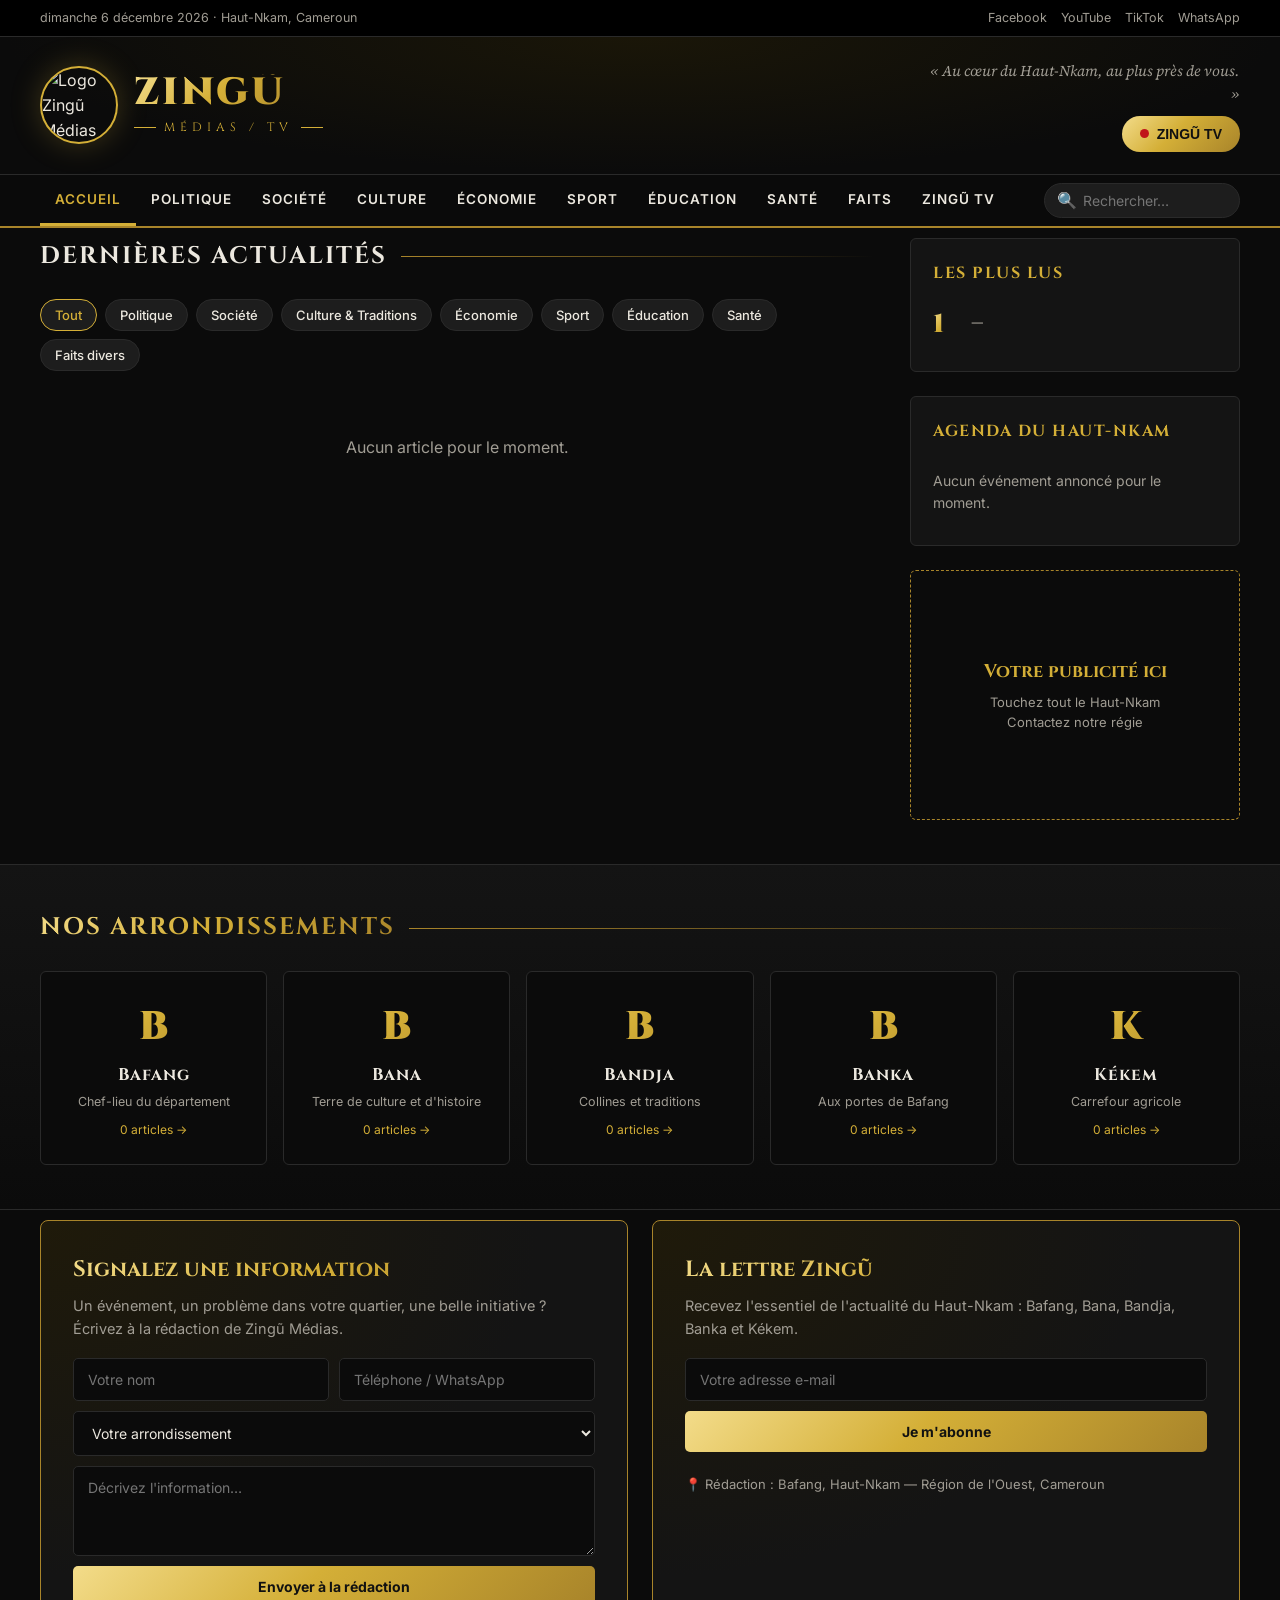
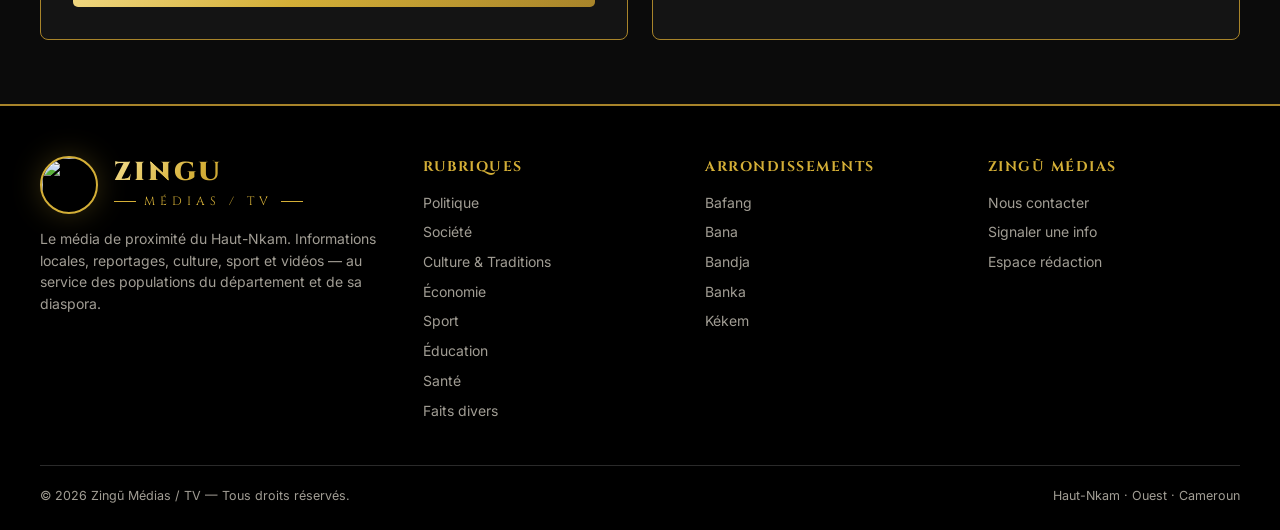
==== index.html @ 109c16f4 "Add files via upload" ====
<!DOCTYPE html>
<html lang="fr">
<head>
<meta charset="UTF-8">
<meta name="viewport" content="width=device-width, initial-scale=1">
<title>Zingũ Médias — L'actualité du Haut-Nkam</title>
<meta name="description" content="Zingũ Médias / TV : toute l'actualité locale du Haut-Nkam — Bafang, Bana, Bandja, Banka, Kékem.">
<meta property="og:title" content="Zingũ Médias — L'actualité du Haut-Nkam">
<meta property="og:description" content="Informations locales, reportages, culture, sport et vidéos du Haut-Nkam.">
<meta property="og:image" content="/images/logo.jpg">
<link rel="icon" href="/images/logo.jpg">
<link rel="preconnect" href="https://fonts.googleapis.com">
<link href="https://fonts.googleapis.com/css2?family=Cinzel:wght@500;700;900&family=Source+Serif+4:opsz,wght@8..60,400;8..60,600;8..60,700&family=Inter:wght@400;500;600;700&display=swap" rel="stylesheet">
<style>
:root{
  --noir:#0b0b0b; --noir2:#141414; --noir3:#1d1d1d; --ligne:#2a2a2a;
  --or:#d4af37; --or-clair:#f0d47a; --or-fonce:#a8842a;
  --texte:#ece8df; --gris:#a19d94;
  --grad: linear-gradient(135deg,#f3dc8a 0%,#d4af37 45%,#a8842a 100%);
}
*{box-sizing:border-box;margin:0;padding:0}
html{scroll-behavior:smooth}
body{background:var(--noir);color:var(--texte);font-family:'Inter',sans-serif;line-height:1.55}
a{color:inherit;text-decoration:none}
.wrap{max-width:1240px;margin:0 auto;padding:0 20px}
.or-txt{background:var(--grad);-webkit-background-clip:text;background-clip:text;color:transparent}

/* barre du haut */
.topbar{background:#000;border-bottom:1px solid var(--ligne);font-size:12.5px;color:var(--gris)}
.topbar .wrap{display:flex;justify-content:space-between;align-items:center;height:36px;gap:12px}
.topbar .soc{display:flex;gap:14px}
.topbar .soc a:hover{color:var(--or)}

/* en-tête */
header.masthead{background:radial-gradient(ellipse at top,#1a1608 0%,var(--noir) 70%);border-bottom:1px solid var(--ligne)}
.masthead .wrap{display:flex;align-items:center;justify-content:space-between;padding-top:22px;padding-bottom:22px;gap:20px}
.brand{display:flex;align-items:center;gap:16px}
.brand img{width:78px;height:78px;border-radius:50%;object-fit:cover;border:2px solid var(--or);box-shadow:0 0 30px rgba(212,175,55,.25)}
.brand h1{font-family:'Cinzel',serif;font-weight:900;font-size:38px;letter-spacing:3px;line-height:1}
.brand .sub{font-family:'Cinzel',serif;font-size:12px;letter-spacing:5px;color:var(--or);margin-top:6px;display:flex;align-items:center;gap:8px}
.brand .sub::before,.brand .sub::after{content:"";width:22px;height:1px;background:var(--or)}
.slogan{font-family:'Source Serif 4',serif;font-style:italic;color:var(--gris);text-align:right;max-width:320px;font-size:15px}
.btn-live{display:inline-flex;align-items:center;gap:8px;background:var(--grad);color:#111;font-weight:700;padding:10px 18px;border-radius:999px;font-size:14px;border:none;cursor:pointer;margin-top:10px}
.dot{width:9px;height:9px;border-radius:50%;background:#c0141a;box-shadow:0 0 0 0 rgba(192,20,26,.7);animation:pulse 1.6s infinite}
@keyframes pulse{70%{box-shadow:0 0 0 9px rgba(192,20,26,0)}100%{box-shadow:0 0 0 0 rgba(192,20,26,0)}}

/* navigation */
nav.main{position:sticky;top:0;z-index:50;background:rgba(11,11,11,.96);backdrop-filter:blur(8px);border-bottom:2px solid var(--or-fonce)}
nav.main .wrap{display:flex;align-items:center;justify-content:space-between}
nav.main ul{list-style:none;display:flex;overflow-x:auto;scrollbar-width:none}
nav.main ul::-webkit-scrollbar{display:none}
nav.main li button{background:none;border:none;color:var(--texte);font:600 13.5px 'Inter';text-transform:uppercase;letter-spacing:1px;padding:16px 15px;cursor:pointer;white-space:nowrap;border-bottom:3px solid transparent}
nav.main li button:hover{color:var(--or)}
nav.main li button.actif{color:var(--or);border-bottom-color:var(--or)}
.search{display:flex;align-items:center;background:var(--noir3);border:1px solid var(--ligne);border-radius:999px;padding:0 12px;margin-left:12px}
.search input{background:none;border:none;color:var(--texte);padding:8px 6px;width:150px;outline:none;font:14px 'Inter'}

/* bandeau dernière minute */
.ticker{background:var(--noir2);border-bottom:1px solid var(--ligne);overflow:hidden}
.ticker .wrap{display:flex;align-items:center;height:42px}
.ticker .lab{background:#c0141a;color:#fff;font-weight:700;font-size:12px;letter-spacing:1px;padding:5px 12px;text-transform:uppercase;flex-shrink:0;border-radius:3px}
.ticker .piste{overflow:hidden;flex:1;margin-left:14px;mask-image:linear-gradient(90deg,transparent,#000 4%,#000 96%,transparent)}
.ticker .defile{display:inline-flex;gap:50px;white-space:nowrap;animation:defile 45s linear infinite;font-size:14px}
.ticker .defile span::before{content:"◆";color:var(--or);margin-right:10px;font-size:10px}
@keyframes defile{from{transform:translateX(0)}to{transform:translateX(-50%)}}

/* visuels d'illustration (sans photo) */
.visuel{position:relative;overflow:hidden;background:var(--noir3);display:flex;align-items:center;justify-content:center}
.visuel svg{position:absolute;inset:0;width:100%;height:100%;display:block}
.carte:hover .visuel svg,.mini:hover .visuel svg,.une-principale:hover .visuel svg{transform:scale(1.04)}
.visuel svg{transition:transform .5s ease}
.visuel .ico{position:relative;z-index:1;font-size:46px;opacity:.85;filter:drop-shadow(0 4px 12px rgba(0,0,0,.5))}
.visuel .z{position:absolute;right:12px;bottom:6px;z-index:1;font-family:'Cinzel',serif;font-weight:900;font-size:60px;color:rgba(212,175,55,.12)}

.tag{display:inline-block;font-size:11px;font-weight:700;letter-spacing:1.2px;text-transform:uppercase;color:var(--or);margin-bottom:8px}
.tag.sur{position:absolute;top:14px;left:14px;z-index:2;background:rgba(0,0,0,.75);padding:5px 10px;border:1px solid var(--or-fonce);border-radius:3px;margin:0}
.meta{font-size:12.5px;color:var(--gris);display:flex;gap:12px;flex-wrap:wrap}
.meta b{color:var(--texte);font-weight:600}

/* À la une */
section{padding:44px 0}
.titre-sec{display:flex;align-items:center;gap:14px;margin-bottom:24px}
.titre-sec h2{font-family:'Cinzel',serif;font-size:24px;letter-spacing:2px;white-space:nowrap}
.titre-sec .barre{flex:1;height:1px;background:linear-gradient(90deg,var(--or-fonce),transparent)}
.une{display:grid;grid-template-columns:1.6fr 1fr;gap:24px}
.une-principale{cursor:pointer;position:relative;border-radius:6px;overflow:hidden;min-height:440px;display:flex;flex-direction:column;justify-content:flex-end}
.une-principale .visuel{position:absolute;inset:0}
.une-principale .visuel .ico{font-size:110px;margin-bottom:120px}
.une-principale .contenu{position:relative;z-index:2;padding:28px;background:linear-gradient(transparent,rgba(0,0,0,.92) 35%)}
.une-principale h3{font-family:'Source Serif 4',serif;font-size:32px;line-height:1.18;margin-bottom:10px}
.une-principale:hover h3{color:var(--or-clair)}
.une-principale p{color:#cfcabe;margin-bottom:12px;max-width:620px}
.une-cote{display:flex;flex-direction:column;gap:18px}
.mini{display:grid;grid-template-columns:130px 1fr;gap:14px;cursor:pointer;padding-bottom:18px;border-bottom:1px solid var(--ligne)}
.mini:last-child{border-bottom:none}
.mini .visuel{height:95px;border-radius:4px}
.mini .visuel .ico{font-size:30px}
.mini h4{font-family:'Source Serif 4',serif;font-size:17px;line-height:1.3;margin-bottom:6px}
.mini:hover h4{color:var(--or-clair)}

/* grille d'articles */
.filtres{display:flex;gap:8px;flex-wrap:wrap;margin-bottom:24px}
.filtres button{background:var(--noir3);border:1px solid var(--ligne);color:var(--texte);padding:7px 14px;border-radius:999px;font:500 13px 'Inter';cursor:pointer}
.filtres button.actif,.filtres button:hover{border-color:var(--or);color:var(--or)}
.grille{display:grid;grid-template-columns:repeat(3,1fr);gap:26px}
.carte{background:var(--noir2);border:1px solid var(--ligne);border-radius:6px;overflow:hidden;cursor:pointer;transition:transform .2s,border-color .2s;display:flex;flex-direction:column}
.carte:hover{transform:translateY(-4px);border-color:var(--or-fonce)}
.carte .visuel{height:180px}
.carte .corps{padding:18px;display:flex;flex-direction:column;flex:1}
.carte h3{font-family:'Source Serif 4',serif;font-size:19px;line-height:1.3;margin-bottom:8px}
.carte:hover h3{color:var(--or-clair)}
.carte p{color:var(--gris);font-size:14px;margin-bottom:14px;flex:1}
.vide{grid-column:1/-1;text-align:center;color:var(--gris);padding:40px}
.plus{display:block;margin:30px auto 0;background:none;border:1px solid var(--or);color:var(--or);padding:11px 26px;border-radius:999px;font:600 14px 'Inter';cursor:pointer}
.plus:hover{background:var(--or);color:#111}

/* mise en page avec barre latérale */
.deux-col{display:grid;grid-template-columns:1fr 330px;gap:36px}
aside .bloc{background:var(--noir2);border:1px solid var(--ligne);border-radius:6px;padding:22px;margin-bottom:24px}
aside h3{font-family:'Cinzel',serif;font-size:16px;letter-spacing:1.5px;margin-bottom:16px;color:var(--or)}
.lus ol{list-style:none;counter-reset:n}
.lus li{counter-increment:n;display:flex;gap:14px;padding:11px 0;border-bottom:1px solid var(--ligne);cursor:pointer;font-family:'Source Serif 4',serif;font-size:15.5px;line-height:1.35}
.lus li:last-child{border:none}
.lus li::before{content:counter(n);font-family:'Cinzel',serif;font-weight:900;font-size:26px;line-height:1;min-width:24px}
.lus li::before{background:var(--grad);-webkit-background-clip:text;background-clip:text;color:transparent}
.lus li:hover{color:var(--or-clair)}
.agenda li{list-style:none;display:flex;gap:14px;padding:10px 0;border-bottom:1px solid var(--ligne)}
.agenda li:last-child{border:none}
.agenda .date{background:var(--grad);color:#111;border-radius:4px;text-align:center;min-width:52px;padding:5px 0;font-weight:700;line-height:1.1}
.agenda .date small{display:block;font-size:10px;text-transform:uppercase}
.agenda .date big{font-size:20px}
.agenda .ev{font-size:14px}
.agenda .ev span{display:block;color:var(--gris);font-size:12.5px}
.pub{height:250px;border:1px dashed var(--or-fonce);border-radius:6px;display:flex;flex-direction:column;align-items:center;justify-content:center;color:var(--gris);font-size:13px;text-align:center;gap:6px}
.pub b{font-family:'Cinzel',serif;color:var(--or);font-size:18px}

/* arrondissements */
.arr{background:linear-gradient(180deg,var(--noir2),var(--noir));border-top:1px solid var(--ligne);border-bottom:1px solid var(--ligne)}
.arr-grille{display:grid;grid-template-columns:repeat(5,1fr);gap:16px}
.arr-carte{background:var(--noir);border:1px solid var(--ligne);border-radius:6px;padding:24px 18px;text-align:center;cursor:pointer;transition:.2s;position:relative;overflow:hidden}
.arr-carte::before{content:"";position:absolute;left:0;right:0;top:0;height:3px;background:var(--grad);transform:scaleX(0);transition:.3s}
.arr-carte:hover{border-color:var(--or-fonce)}
.arr-carte:hover::before{transform:scaleX(1)}
.arr-carte .ini{font-family:'Cinzel',serif;font-size:40px;font-weight:900}
.arr-carte h4{font-family:'Cinzel',serif;font-size:17px;letter-spacing:1px;margin:4px 0}
.arr-carte p{font-size:12.5px;color:var(--gris)}
.arr-carte .nb{margin-top:10px;font-size:12px;color:var(--or)}

/* TV */
.tv-grille{display:grid;grid-template-columns:2fr 1fr 1fr;gap:20px}
.video{position:relative;border-radius:6px;overflow:hidden;cursor:pointer;aspect-ratio:16/10}
.video .visuel{position:absolute;inset:0}
.video .play{position:absolute;inset:0;margin:auto;width:62px;height:62px;border-radius:50%;background:var(--grad);display:flex;align-items:center;justify-content:center;z-index:2;box-shadow:0 6px 24px rgba(0,0,0,.6);transition:.2s}
.video:hover .play{transform:scale(1.1)}
.video .play::after{content:"";border-left:18px solid #111;border-top:11px solid transparent;border-bottom:11px solid transparent;margin-left:5px}
.video .leg{position:absolute;left:0;right:0;bottom:0;z-index:2;padding:16px;background:linear-gradient(transparent,rgba(0,0,0,.9))}
.video .leg h4{font-family:'Source Serif 4',serif;font-size:16px;line-height:1.3}
.video.grand .leg h4{font-size:22px}
.video .duree{position:absolute;top:12px;right:12px;z-index:2;background:rgba(0,0,0,.8);font-size:12px;padding:3px 8px;border-radius:3px}
.tv-grille .video.grand{grid-row:span 2;aspect-ratio:auto}

/* signaler / newsletter */
.cta{display:grid;grid-template-columns:1fr 1fr;gap:24px}
.cta .box{border:1px solid var(--or-fonce);border-radius:8px;padding:32px;background:radial-gradient(ellipse at top left,#1f1a0a,var(--noir2) 60%)}
.cta h3{font-family:'Cinzel',serif;font-size:22px;margin-bottom:8px}
.cta p{color:var(--gris);margin-bottom:18px;font-size:14.5px}
.cta form{display:flex;flex-direction:column;gap:10px}
.cta input,.cta textarea,.cta select{background:var(--noir);border:1px solid var(--ligne);color:var(--texte);padding:12px 14px;border-radius:5px;font:14px 'Inter';outline:none}
.cta input:focus,.cta textarea:focus,.cta select:focus{border-color:var(--or)}
.cta textarea{min-height:90px;resize:vertical}
.cta .ligne{display:flex;gap:10px}
.cta .ligne input{flex:1}
.cta button{background:var(--grad);color:#111;border:none;padding:12px 20px;border-radius:5px;font:700 14px 'Inter';cursor:pointer}
.ok{display:none;color:var(--or-clair);font-size:14px;margin-top:6px}

/* pied de page */
footer{background:#000;border-top:2px solid var(--or-fonce);padding:50px 0 24px;margin-top:20px}
.pied{display:grid;grid-template-columns:1.4fr 1fr 1fr 1fr;gap:30px;margin-bottom:36px}
.pied h5{font-family:'Cinzel',serif;color:var(--or);font-size:14px;letter-spacing:1.5px;margin-bottom:14px}
.pied ul{list-style:none}
.pied li{margin-bottom:8px;font-size:14px;color:var(--gris);cursor:pointer}
.pied li:hover{color:var(--or)}
.pied .brand img{width:58px;height:58px}
.pied .brand h1{font-size:26px}
.pied p{color:var(--gris);font-size:14px;margin-top:14px}
.copy{border-top:1px solid var(--ligne);padding-top:20px;display:flex;justify-content:space-between;font-size:12.5px;color:var(--gris);flex-wrap:wrap;gap:10px}

/* lecteur d'article */
.modal{position:fixed;inset:0;background:rgba(0,0,0,.85);z-index:100;display:none;overflow-y:auto;padding:30px 16px}
.modal.ouvert{display:block}
.article{max-width:760px;margin:0 auto;background:var(--noir2);border:1px solid var(--ligne);border-radius:8px;overflow:hidden;position:relative}
.article .visuel{height:300px}
.article .visuel .ico{font-size:90px}
.article .txt{padding:34px 40px 40px}
.article h2{font-family:'Source Serif 4',serif;font-size:34px;line-height:1.18;margin:6px 0 14px}
.article .chapo{font-family:'Source Serif 4',serif;font-size:19px;color:#d8d3c7;margin:20px 0;padding-left:16px;border-left:3px solid var(--or)}
.article .txt p.c{font-family:'Source Serif 4',serif;font-size:17.5px;line-height:1.75;margin-bottom:18px;color:#e2ddd2}
.fermer{position:absolute;top:14px;right:14px;z-index:5;width:40px;height:40px;border-radius:50%;background:rgba(0,0,0,.75);border:1px solid var(--or-fonce);color:var(--or);font-size:22px;cursor:pointer}
.partage{display:flex;gap:10px;margin-top:26px;padding-top:20px;border-top:1px solid var(--ligne);align-items:center;flex-wrap:wrap}
.partage button{background:var(--noir3);border:1px solid var(--ligne);color:var(--texte);padding:8px 14px;border-radius:999px;font:500 13px 'Inter';cursor:pointer}
.partage button:hover{border-color:var(--or);color:var(--or)}

@media (max-width:980px){
  .une,.deux-col,.cta{grid-template-columns:1fr}
  .grille{grid-template-columns:repeat(2,1fr)}
  .arr-grille{grid-template-columns:repeat(3,1fr)}
  .tv-grille{grid-template-columns:1fr 1fr}
  .tv-grille .video.grand{grid-column:span 2;grid-row:auto;aspect-ratio:16/9}
  .pied{grid-template-columns:1fr 1fr}
  .slogan{display:none}
  .search{display:none}
}
@media (max-width:600px){
  .brand h1{font-size:28px}.brand img{width:60px;height:60px}
  .grille{grid-template-columns:1fr}
  .arr-grille{grid-template-columns:repeat(2,1fr)}
  .une-principale h3{font-size:24px}
  .une-principale{min-height:380px}
  .article .txt{padding:24px 20px}
  .article h2{font-size:26px}
  .topbar .soc{display:none}
  .masthead .btn-live{display:none}
  .pied{grid-template-columns:1fr}
}
</style>

<style>
.visuel img.photo{position:absolute;inset:0;width:100%;height:100%;object-fit:cover;z-index:1;transition:transform .5s ease}
.carte:hover .visuel img.photo,.mini:hover .visuel img.photo,.une-principale:hover .visuel img.photo{transform:scale(1.04)}
.corps-art{font-family:'Source Serif 4',serif;font-size:17.5px;line-height:1.75;color:#e2ddd2}
.corps-art p{margin-bottom:18px}
.corps-art h3{font-size:23px;margin:28px 0 12px;color:var(--or-clair)}
.corps-art h4{font-size:19px;margin:22px 0 10px}
.corps-art blockquote{border-left:3px solid var(--or);padding:4px 0 4px 18px;margin:20px 0;font-style:italic;color:#d8d3c7}
.corps-art ul,.corps-art ol{margin:0 0 18px 24px}
.corps-art li{margin-bottom:6px}
.corps-art a{color:var(--or-clair);text-decoration:underline}
.corps-art figure{margin:24px 0}
.corps-art img{max-width:100%;border-radius:4px;display:block}
.legende{font-size:12.5px;color:var(--gris);padding:8px 40px 0;font-style:italic}
.chargement{grid-column:1/-1;text-align:center;color:var(--gris);padding:60px}
.erreur{color:#e5a3a3}
a.video{display:block}
</style>
<script src="https://identity.netlify.com/v1/netlify-identity-widget.js"></script>
</head>
<body>
<svg width="0" height="0" style="position:absolute" aria-hidden="true"><defs>
  <linearGradient id="cielA" x1="0" y1="0" x2="0" y2="1"><stop offset="0" stop-color="#140e05"/><stop offset=".55" stop-color="#6a4a14"/><stop offset="1" stop-color="#e8bd4f"/></linearGradient>
  <linearGradient id="cielB" x1="0" y1="0" x2="0" y2="1"><stop offset="0" stop-color="#0f1116"/><stop offset=".5" stop-color="#4a3c1c"/><stop offset="1" stop-color="#dcae42"/></linearGradient>
  <radialGradient id="soleil"><stop offset="0" stop-color="#fff6d2"/><stop offset=".6" stop-color="#f3d06a"/><stop offset="1" stop-color="#d4af37"/></radialGradient>
  <radialGradient id="halo"><stop offset="0" stop-color="#f3d06a" stop-opacity=".45"/><stop offset="1" stop-color="#f3d06a" stop-opacity="0"/></radialGradient>
</defs></svg>

<div class="topbar"><div class="wrap">
  <span id="date-jour">Haut-Nkam, Cameroun</span>
  <div class="soc">
    <a id="l-facebook" href="https://www.facebook.com" target="_blank" rel="noopener">Facebook</a>
    <a id="l-youtube" href="https://www.youtube.com" target="_blank" rel="noopener">YouTube</a>
    <a id="l-tiktok" href="https://www.tiktok.com" target="_blank" rel="noopener">TikTok</a>
    <a id="l-whatsapp" href="https://www.whatsapp.com" target="_blank" rel="noopener">WhatsApp</a>
  </div>
</div></div>

<header class="masthead"><div class="wrap">
  <a class="brand" href="#" onclick="allerA('tout');window.scrollTo(0,0);return false;">
    <img src="/images/logo.jpg" alt="Logo Zingũ Médias">
    <div><h1 class="or-txt">ZINGŨ</h1><div class="sub">MÉDIAS / TV</div></div>
  </a>
  <div style="text-align:right">
    <p class="slogan" id="slogan">« Au cœur du Haut-Nkam, au plus près de vous. »</p>
    <button class="btn-live" onclick="document.getElementById('tv').scrollIntoView()"><span class="dot"></span> ZINGŨ TV</button>
  </div>
</div></header>

<nav class="main"><div class="wrap">
  <ul id="menu"></ul>
  <label class="search">🔍<input id="recherche" type="search" placeholder="Rechercher…"></label>
</div></nav>

<div class="ticker" id="ticker"><div class="wrap">
  <span class="lab">Dernière minute</span>
  <div class="piste"><div class="defile" id="defile"></div></div>
</div></div>

<main>
  <section id="une"><div class="wrap">
    <div class="titre-sec"><h2 class="or-txt">À LA UNE</h2><div class="barre"></div></div>
    <div class="une">
      <article class="une-principale" id="une-principale"></article>
      <div class="une-cote" id="une-cote"></div>
    </div>
  </div></section>

  <section id="actus" style="padding-top:10px"><div class="wrap deux-col">
    <div>
      <div class="titre-sec"><h2 id="titre-liste">DERNIÈRES ACTUALITÉS</h2><div class="barre"></div></div>
      <div class="filtres" id="filtres"></div>
      <div class="grille" id="grille"><div class="chargement">Chargement des articles…</div></div>
      <button class="plus" id="plus" style="display:none">Charger plus d'articles</button>
    </div>
    <aside>
      <div class="bloc lus"><h3>LES PLUS LUS</h3><ol id="lus"></ol></div>
      <div class="bloc agenda"><h3>AGENDA DU HAUT-NKAM</h3><ul id="agenda"></ul></div>
      <div class="pub"><b>Votre publicité ici</b>Touchez tout le Haut-Nkam<br>Contactez notre régie</div>
    </aside>
  </div></section>

  <section class="arr" id="arrondissements"><div class="wrap">
    <div class="titre-sec"><h2 class="or-txt">NOS ARRONDISSEMENTS</h2><div class="barre"></div></div>
    <div class="arr-grille" id="arr-grille"></div>
  </div></section>

  <section id="tv"><div class="wrap">
    <div class="titre-sec"><h2 class="or-txt">ZINGŨ TV</h2><div class="barre"></div></div>
    <div class="tv-grille" id="tv-grille"></div>
  </div></section>

  <section id="contact" style="padding-top:10px"><div class="wrap cta">
    <div class="box">
      <h3 class="or-txt">Signalez une information</h3>
      <p>Un événement, un problème dans votre quartier, une belle initiative ? Écrivez à la rédaction de Zingũ Médias.</p>
      <form name="signalement" method="POST" data-netlify="true" netlify-honeypot="bot-field" id="form-info">
        <input type="hidden" name="form-name" value="signalement">
        <p style="display:none"><label>Ne pas remplir : <input name="bot-field"></label></p>
        <div class="ligne"><input name="nom" required placeholder="Votre nom"><input name="telephone" required placeholder="Téléphone / WhatsApp"></div>
        <select name="arrondissement" required><option value="">Votre arrondissement</option><option>Bafang</option><option>Bana</option><option>Bandja</option><option>Banka</option><option>Kékem</option></select>
        <textarea name="message" required placeholder="Décrivez l'information…"></textarea>
        <button type="submit">Envoyer à la rédaction</button>
        <div class="ok" id="ok-info"></div>
      </form>
    </div>
    <div class="box">
      <h3 class="or-txt">La lettre Zingũ</h3>
      <p>Recevez l'essentiel de l'actualité du Haut-Nkam : Bafang, Bana, Bandja, Banka et Kékem.</p>
      <form name="newsletter" method="POST" data-netlify="true" netlify-honeypot="bot-field" id="form-news">
        <input type="hidden" name="form-name" value="newsletter">
        <p style="display:none"><label>Ne pas remplir : <input name="bot-field"></label></p>
        <input type="email" name="email" required placeholder="Votre adresse e-mail">
        <button type="submit">Je m'abonne</button>
        <div class="ok" id="ok-news"></div>
      </form>
      <p style="margin-top:22px;margin-bottom:0;font-size:13px" id="adresse">📍 Rédaction : Bafang, Haut-Nkam — Région de l'Ouest, Cameroun</p>
    </div>
  </div></section>
</main>

<footer><div class="wrap">
  <div class="pied">
    <div>
      <div class="brand"><img src="/images/logo.jpg" alt=""><div><h1 class="or-txt">ZINGŨ</h1><div class="sub">MÉDIAS / TV</div></div></div>
      <p>Le média de proximité du Haut-Nkam. Informations locales, reportages, culture, sport et vidéos — au service des populations du département et de sa diaspora.</p>
    </div>
    <div><h5>RUBRIQUES</h5><ul id="pied-rub"></ul></div>
    <div><h5>ARRONDISSEMENTS</h5><ul id="pied-arr"></ul></div>
    <div><h5>ZINGŨ MÉDIAS</h5><ul>
      <li onclick="document.getElementById('contact').scrollIntoView()">Nous contacter</li>
      <li onclick="document.getElementById('contact').scrollIntoView()">Signaler une info</li>
      <li id="pied-tel"></li><li id="pied-mail"></li>
      <li><a href="/admin/">Espace rédaction</a></li>
    </ul></div>
  </div>
  <div class="copy"><span>© <span id="annee"></span> Zingũ Médias / TV — Tous droits réservés.</span><span>Haut-Nkam · Ouest · Cameroun</span></div>
</div></footer>

<div class="modal" id="modal" onclick="if(event.target===this)fermer()">
  <div class="article" id="article"></div>
</div>

<script>
const N="#0b0907", N2="#1f170a", N3="#3a2c0f", OR="#d4af37";
const pers=(x,y,s=1,robe=false)=>`<g transform="translate(${x},${y}) scale(${s})" fill="${N}"><circle cx="0" cy="-36" r="7"/>${robe?'<path d="M-8,-27 Q0,-31 8,-27 L15,6 L-15,6Z"/>':'<path d="M-9,-27 Q0,-31 9,-27 L11,0 L-11,0Z"/><rect x="-8" y="-1" width="6" height="19"/><rect x="2" y="-1" width="6" height="19"/>'}</g>`;
const palmier=(x,y,s=1)=>`<g transform="translate(${x},${y}) scale(${s})" fill="${N}"><path d="M-3,0 Q3,-45 -1,-90 L3,-90 Q8,-45 3,0Z"/><path d="M1,-90 Q-28,-102 -52,-78 Q-28,-92 1,-86Z"/><path d="M1,-90 Q30,-102 54,-78 Q30,-92 1,-86Z"/><path d="M1,-90 Q-12,-118 -40,-118 Q-12,-108 1,-87Z"/><path d="M1,-90 Q14,-118 42,-116 Q14,-108 1,-87Z"/><path d="M1,-90 Q-35,-80 -46,-52 Q-30,-78 1,-85Z"/><path d="M1,-90 Q36,-80 48,-52 Q30,-78 1,-85Z"/></g>`;
const arbre=(x,y,s=1)=>`<g transform="translate(${x},${y}) scale(${s})" fill="${N}"><rect x="-3" y="-30" width="6" height="30"/><ellipse cx="0" cy="-44" rx="24" ry="20"/><ellipse cx="-14" cy="-34" rx="14" ry="11"/><ellipse cx="15" cy="-35" rx="14" ry="11"/></g>`;
const collines=(c=[N3,N2])=>`<path d="M0,165 Q60,118 130,148 T260,136 T400,126 V250 H0Z" fill="${c[0]}"/><path d="M0,192 Q90,158 175,182 T400,170 V250 H0Z" fill="${c[1]}"/>`;
const sol=`<path d="M0,218 Q200,204 400,220 V250 H0Z" fill="${N}"/>`;
const ciel=(id="cielA",sx=300,sy=150,r=42)=>`<rect width="400" height="250" fill="url(#${id})"/><circle cx="${sx}" cy="${sy}" r="${r*2.2}" fill="url(#halo)"/><circle cx="${sx}" cy="${sy}" r="${r}" fill="url(#soleil)"/>`;
const oiseaux=(x,y)=>`<g stroke="${N}" stroke-width="1.6" fill="none"><path d="M${x},${y} q5,-5 10,0 q5,-5 10,0"/><path d="M${x+28},${y-10} q4,-4 8,0 q4,-4 8,0"/><path d="M${x+14},${y+12} q3,-3 6,0 q3,-3 6,0"/></g>`;

const SCENES={
 culture:()=>`${ciel("cielA",320,140)}${collines()}
  <g fill="${N}"><rect x="148" y="160" width="104" height="58"/><polygon points="136,164 200,62 264,164"/></g>
  <g stroke="${N3}" stroke-width="1.3" opacity=".9"><path d="M200,66 L150,162 M200,66 L168,162 M200,66 L184,162 M200,66 L200,162 M200,66 L216,162 M200,66 L232,162 M200,66 L250,162"/></g>
  <g fill="none" stroke="${OR}" stroke-width="1.4" opacity=".55"><rect x="155" y="168" width="8" height="48"/><rect x="237" y="168" width="8" height="48"/><path d="M159,172 l0,40 M241,172 l0,40"/><path d="M178,218 v-30 q22,-14 44,0 v30"/></g>
  ${sol}
  <g fill="${N}"><path d="M70,214 l6,-24 h14 l6,24z"/><path d="M104,214 l4,-17 h10 l4,17z"/></g>
  <g transform="translate(305,214)">${pers(0,0,1.05)}<path d="M-14,-50 Q0,-74 14,-50 Q0,-60 -14,-50Z" fill="${N}"/></g>
  <g transform="translate(345,214)">${pers(0,0,.95,true)}<path d="M-13,-48 Q0,-70 13,-48 Q0,-57 -13,-48Z" fill="${N}"/></g>
  ${oiseaux(60,60)}`,
 economie:()=>`${ciel("cielB",80,120,38)}${collines()}
  ${[[40,200],[95,206],[150,198],[330,204],[380,200]].map(([x,y])=>`<g><ellipse cx="${x}" cy="${y}" rx="26" ry="20" fill="${N}"/><g fill="#b3261e">${[[-8,-6],[6,-2],[-2,6],[10,8],[-12,4]].map(([a,b])=>`<circle cx="${x+a}" cy="${y+b}" r="2.2"/>`).join("")}</g></g>`).join("")}
  ${sol}
  <g fill="${N}"><rect x="198" y="150" width="4" height="68"/><rect x="288" y="150" width="4" height="68"/><path d="M188,152 L245,128 L302,152Z"/><rect x="204" y="190" width="82" height="8"/></g>
  <g fill="none" stroke="${OR}" stroke-width="1.2" opacity=".6"><path d="M200,152 h90"/><path d="M215,190 q8,-14 16,0 M240,190 q8,-14 16,0 M262,190 q8,-14 16,0"/></g>
  ${pers(250,214,1,true)}<path d="M238,170 q12,-10 24,0z" fill="${N}"/>
  ${palmier(360,218,.8)}`,
 sport:()=>`${ciel("cielA",200,118,36)}<path d="M0,150 H400 V250 H0Z" fill="${N2}"/>
  <g fill="${N}"><rect x="10" y="80" width="5" height="75"/><rect x="385" y="80" width="5" height="75"/></g>
  <g fill="${OR}" opacity=".85"><rect x="2" y="76" width="22" height="7" rx="2"/><rect x="376" y="76" width="22" height="7" rx="2"/></g>
  <path d="M0,150 L400,150 L400,175 L0,175Z" fill="${N3}" opacity=".6"/>
  <g fill="none" stroke="${OR}" stroke-width="1.5" opacity=".45"><path d="M200,178 V250"/><ellipse cx="200" cy="222" rx="60" ry="18"/><path d="M0,190 H400"/></g>
  <g fill="none" stroke="${N}" stroke-width="4"><path d="M318,215 V170 H392 V215"/></g>
  <g stroke="${N}" stroke-width="1" opacity=".6">${Array.from({length:8},(_,i)=>`<path d="M${322+i*9},172 V214"/>`).join("")}</g>
  <g transform="translate(150,228)" fill="${N}"><circle cx="0" cy="-48" r="7.5"/><path d="M-8,-40 L10,-38 L14,-12 L-6,-12Z"/><path d="M-4,-14 L-18,6 L-12,9 L2,-10Z"/><path d="M8,-13 L30,-4 L28,2 L4,-6Z"/><path d="M-6,-36 L-24,-26 L-22,-22 L-4,-30Z"/><path d="M10,-36 L26,-48 L28,-44 L12,-30Z"/></g>
  <circle cx="196" cy="226" r="7" fill="${OR}"/><path d="M193,222 l3,2 l3,-2 M196,224 v4" stroke="${N}" stroke-width="1"/>`,
 politique:()=>`${ciel("cielB",320,110,34)}${collines()}
  <g fill="${N}"><rect x="110" y="140" width="180" height="78"/><polygon points="100,142 200,100 300,142"/><rect x="96" y="140" width="208" height="6"/></g>
  <g fill="${OR}" opacity=".5">${[0,1,2,3,4,5].map(i=>`<rect x="${124+i*28}" y="152" width="8" height="62"/>`).join("")}</g>
  <rect x="185" y="186" width="30" height="32" fill="${N2}"/>
  <rect x="198" y="58" width="3" height="46" fill="${N}"/>
  <g transform="translate(201,60)"><rect width="12" height="22" fill="#0b7a3b"/><rect x="12" width="12" height="22" fill="#c8102e"/><rect x="24" width="12" height="22" fill="#f6c700"/><polygon points="18,7 19.2,10 22.3,10 19.8,12 20.8,15 18,13 15.2,15 16.2,12 13.7,10 16.8,10" fill="#f6c700"/></g>
  ${sol}${pers(60,222,.9)}${pers(85,222,.85,true)}${pers(340,222,.9)}${palmier(30,222,.7)}`,
 societe:()=>`${ciel("cielA",90,135,40)}${collines()}
  ${[[60,175,70],[150,168,80],[280,172,74]].map(([x,y,w])=>`<g fill="${N}"><rect x="${x}" y="${y}" width="${w}" height="${218-y}"/><polygon points="${x-8},${y+2} ${x+w/2},${y-26} ${x+w+8},${y+2}"/></g><g fill="${OR}" opacity=".55"><rect x="${x+10}" y="${y+12}" width="10" height="10"/><rect x="${x+w-20}" y="${y+12}" width="10" height="10"/></g>`).join("")}
  <g stroke="${N3}" stroke-width="1" opacity=".8">${Array.from({length:10},(_,i)=>`<path d="M${150+i*8},${142+Math.abs(i-4.5)*0} l-2,26"/>`).join("")}</g>
  ${sol}${palmier(375,220,.9)}${palmier(245,220,.6)}
  ${pers(118,224,1)}${pers(140,224,.92,true)}${pers(200,224,.7)}${pers(214,224,.6,true)}${pers(330,224,1,true)}
  ${oiseaux(250,60)}`,
 education:()=>`${ciel("cielB",330,125,36)}${collines()}
  <g fill="${N}"><rect x="70" y="150" width="240" height="68"/><path d="M58,152 L76,128 L304,128 L322,152Z"/></g>
  <g fill="${OR}" opacity=".5">${[0,1,2,3,4].map(i=>`<rect x="${86+i*46}" y="164" width="22" height="18"/>`).join("")}</g>
  <rect x="150" y="136" width="80" height="10" fill="${N2}"/><text x="190" y="144.5" text-anchor="middle" font-family="Cinzel,serif" font-size="8" fill="${OR}" opacity=".9">ÉCOLE</text>
  ${sol}
  ${pers(150,226,.7)}${pers(172,226,.66,true)}${pers(194,226,.7)}${pers(216,226,.64,true)}${pers(240,226,.9)}
  <g fill="${N}"><rect x="360" y="120" width="3" height="100"/></g><g transform="translate(363,122)"><rect width="10" height="18" fill="#0b7a3b"/><rect x="10" width="10" height="18" fill="#c8102e"/><rect x="20" width="10" height="18" fill="#f6c700"/></g>
  ${arbre(30,220,1)}`,
 sante:()=>`${ciel("cielA",80,120,34)}${collines()}
  <g fill="${N}"><rect x="140" y="148" width="170" height="70"/><polygon points="130,150 225,118 320,150"/></g>
  <g transform="translate(225,132)"><circle r="13" fill="${N2}"/><rect x="-3" y="-9" width="6" height="18" fill="#c8102e"/><rect x="-9" y="-3" width="18" height="6" fill="#c8102e"/></g>
  <g fill="${OR}" opacity=".5"><rect x="156" y="164" width="22" height="16"/><rect x="272" y="164" width="22" height="16"/></g>
  <rect x="210" y="178" width="30" height="40" fill="${N2}"/>
  ${sol}${arbre(70,220,1.1)}${palmier(360,220,.85)}
  ${pers(118,224,.95,true)}<g transform="translate(118,224) scale(.95)"><circle cx="9" cy="-24" r="5" fill="${N}"/></g>${pers(330,224,.9)}`,
 faitsdivers:()=>`${ciel("cielA",300,128,32)}${collines()}
  <path d="M170,250 C200,215 120,195 190,170 C240,155 230,140 260,132 L266,134 C240,145 252,160 205,176 C150,198 245,220 230,250Z" fill="#141414"/>
  <path d="M200,250 C210,222 160,200 197,180 C232,163 240,148 263,133" fill="none" stroke="${OR}" stroke-width="1.4" stroke-dasharray="6 6" opacity=".7"/>
  ${sol.replace(N,"transparent")}
  <g transform="translate(205,220)" fill="${N}"><path d="M-30,0 L-26,-12 L-16,-20 H14 L24,-12 L32,-10 L32,0Z"/><circle cx="-18" cy="2" r="6"/><circle cx="20" cy="2" r="6"/></g>
  <g fill="${OR}"><circle cx="234" cy="214" r="2.4"/></g>
  <g transform="translate(300,222)"><rect x="-2" y="-46" width="4" height="46" fill="${N}"/><polygon points="0,-70 16,-46 -16,-46" fill="${OR}"/><text x="0" y="-50" text-anchor="middle" font-size="16" font-weight="700" fill="${N}">!</text></g>
  ${arbre(60,222,1)}${arbre(110,226,.7)}${palmier(370,226,.8)}`
};
const visuel=(rub,img)=>`<div class="visuel"><svg viewBox="0 0 400 250" preserveAspectRatio="xMidYMid slice" aria-hidden="true">${(SCENES[rub]||SCENES.societe)()}</svg>${img?`<img class="photo" src="${esc(img)}" alt="" loading="lazy" onerror="this.remove()">`:""}</div>`;

const RUBRIQUES={politique:"Politique",societe:"Société",culture:"Culture & Traditions",economie:"Économie",sport:"Sport",education:"Éducation",sante:"Santé",faitsdivers:"Faits divers"};
const ARRS=[{nom:"Bafang",d:"Chef-lieu du département"},{nom:"Bana",d:"Terre de culture et d'histoire"},{nom:"Bandja",d:"Collines et traditions"},{nom:"Banka",d:"Aux portes de Bafang"},{nom:"Kékem",d:"Carrefour agricole"}];
const $=id=>document.getElementById(id);
const esc=s=>String(s??"").replace(/[&<>"']/g,c=>({"&":"&amp;","<":"&lt;",">":"&gt;",'"':"&quot;","'":"&#39;"}[c]));
const slug=s=>String(s).normalize("NFD").replace(/[̀-ͯ]/g,"").toLowerCase().replace(/[^a-z0-9]+/g,"-").replace(/^-|-$/g,"").slice(0,70);

let ARTICLES=[],VIDEOS=[],filtre="tout",arrFiltre=null,terme="",nbAff=6;

/* ---- petit convertisseur Markdown (texte du back-office) ---- */
function inline(t){
  return t.replace(/!\[([^\]]*)\]\(([^)\s]+)\)/g,'<img src="$2" alt="$1" loading="lazy">')
    .replace(/\[([^\]]+)\]\(([^)\s]+)\)/g,'<a href="$2" target="_blank" rel="noopener">$1</a>')
    .replace(/\*\*([^*]+)\*\*/g,"<strong>$1</strong>").replace(/__([^_]+)__/g,"<strong>$1</strong>")
    .replace(/\*([^*]+)\*/g,"<em>$1</em>").replace(/(^|\W)_([^_]+)_(?=\W|$)/g,"$1<em>$2</em>");
}
function md(src){
  return esc(src||"").replace(/\r/g,"").split(/\n{2,}/).map(b=>{
    b=b.trim(); if(!b) return "";
    const L=b.split("\n");
    if(/^#{1,2} /.test(b)) return `<h3>${inline(b.replace(/^#+ /,""))}</h3>`;
    if(/^#{3,} /.test(b)) return `<h4>${inline(b.replace(/^#+ /,""))}</h4>`;
    if(L.every(l=>/^&gt; ?/.test(l))) return `<blockquote>${inline(L.map(l=>l.replace(/^&gt; ?/,"")).join("<br>"))}</blockquote>`;
    if(L.every(l=>/^[-*+] /.test(l))) return `<ul>${L.map(l=>`<li>${inline(l.slice(2))}</li>`).join("")}</ul>`;
    if(L.every(l=>/^\d+[.)] /.test(l))) return `<ol>${L.map(l=>`<li>${inline(l.replace(/^\d+[.)] /,""))}</li>`).join("")}</ol>`;
    if(/^!\[[^\]]*\]\([^)]+\)$/.test(b)) return `<figure>${inline(b)}</figure>`;
    return `<p>${inline(L.join("<br>"))}</p>`;
  }).join("");
}

function ilYa(d){
  const t=new Date(d); if(isNaN(t)) return "";
  const m=(Date.now()-t)/60000;
  if(m<1) return "À l'instant";
  if(m<60) return `Il y a ${Math.floor(m)} min`;
  if(m<1440) return `Il y a ${Math.floor(m/60)} h`;
  const j=Math.floor(m/1440);
  if(j===1) return "Hier";
  if(j<7) return `Il y a ${j} jours`;
  return t.toLocaleDateString("fr-FR",{day:"numeric",month:"long",year:"numeric"});
}
const meta=a=>`<div class="meta"><span><b>${esc(a.auteur||"Rédaction Zingũ")}</b></span><span>${ilYa(a.date)}</span>${a.arrondissement?`<span>📍 ${esc(a.arrondissement)}</span>`:""}</div>`;
const nomRub=r=>RUBRIQUES[r]||"Actualité";

async function lire(f){const r=await fetch(`/data/${f}.json`,{cache:"no-store"});if(!r.ok)throw new Error(f);return r.json();}

async function demarrer(){
  try{
    const [a,v,d,ag,p]=await Promise.all(["articles","videos","depeches","agenda","parametres"].map(f=>lire(f).catch(()=>({}))));
    ARTICLES=(a.articles||[]).filter(x=>x&&x.titre&&x.publie!==false)
      .map(x=>({...x,id:slug(x.titre)+"-"+String(x.date||"").slice(0,10).replace(/-/g,"")}))
      .sort((x,y)=>new Date(y.date)-new Date(x.date));
    VIDEOS=v.videos||[];
    rendreDepeches(d.depeches||[]); rendreAgenda(ag.evenements||[]); appliquerParametres(p||{});
  }catch(e){console.error(e);}
  rendreUne(); rendreLus(); rendreArrs(); rendreTV(); rendre(); ouvrirDepuisHash();
}

function rendreDepeches(list){
  list=list.map(x=>typeof x==="string"?x:x&&x.texte).filter(Boolean);
  if(!list.length){$("ticker").style.display="none";return;}
  $("defile").innerHTML=[...list,...list].map(t=>`<span>${esc(t)}</span>`).join("");
}
function rendreAgenda(list){
  const auj=new Date();auj.setHours(0,0,0,0);
  const evs=list.filter(e=>e&&e.date&&new Date(e.date)>=auj).sort((a,b)=>new Date(a.date)-new Date(b.date)).slice(0,5);
  $("agenda").innerHTML=evs.length?evs.map(e=>{const d=new Date(e.date);return `<li><div class="date"><small>${d.toLocaleDateString("fr-FR",{weekday:"short"}).replace(".","")}</small><big>${d.getDate()}</big></div><div class="ev">${esc(e.titre)}<span>📍 ${esc(e.lieu||"Haut-Nkam")} · ${d.toLocaleDateString("fr-FR",{month:"short"})}</span></div></li>`}).join("")
    :`<li style="color:var(--gris);font-size:14px">Aucun événement annoncé pour le moment.</li>`;
}
function appliquerParametres(p){
  const lien=(id,url)=>{if(url)$(id).href=url;};
  lien("l-facebook",p.facebook);lien("l-youtube",p.youtube);lien("l-tiktok",p.tiktok);
  if(p.whatsapp){const n=String(p.whatsapp).replace(/\D/g,"");$("l-whatsapp").href="https://wa.me/"+n;}
  if(p.slogan)$("slogan").textContent=`« ${p.slogan} »`;
  if(p.adresse)$("adresse").textContent="📍 "+p.adresse;
  if(p.telephone)$("pied-tel").textContent="📞 "+p.telephone;
  if(p.email)$("pied-mail").textContent="✉️ "+p.email;
}

function rendreMenu(){
  const items=[["tout","Accueil"],...Object.entries(RUBRIQUES).map(([k,v])=>[k,v.split(" ")[0]]),["tv","Zingũ TV"]];
  $("menu").innerHTML=items.map(([k,n])=>`<li><button data-k="${k}" class="${k===filtre&&!arrFiltre?'actif':''}">${n}</button></li>`).join("");
  $("menu").querySelectorAll("button").forEach(b=>b.onclick=()=>{if(b.dataset.k==="tv"){$("tv").scrollIntoView();return;}allerA(b.dataset.k);$("actus").scrollIntoView();});
  $("filtres").innerHTML=[["tout","Tout"],...Object.entries(RUBRIQUES)].map(([k,n])=>`<button data-k="${k}" class="${k===filtre&&!arrFiltre?'actif':''}">${n}</button>`).join("")+(arrFiltre?`<button class="actif" data-arr="x">📍 ${esc(arrFiltre)} ✕</button>`:"");
  $("filtres").querySelectorAll("button").forEach(b=>b.onclick=()=>{if(b.dataset.arr){arrFiltre=null;rendre();}else allerA(b.dataset.k);});
}
function allerA(k){filtre=k;arrFiltre=null;nbAff=6;rendre();}

function rendreUne(){
  if(!ARTICLES.length){$("une").style.display="none";return;}
  const p=ARTICLES.find(a=>a.une)||ARTICLES[0];
  const r=ARTICLES.filter(a=>a!==p).slice(0,4);
  $("une-principale").innerHTML=`${visuel(p.rubrique,p.image)}<span class="tag sur">${nomRub(p.rubrique)}</span><div class="contenu"><h3>${esc(p.titre)}</h3><p>${esc(p.chapo)}</p>${meta(p)}</div>`;
  $("une-principale").onclick=()=>ouvrir(p.id);
  $("une-cote").innerHTML=r.map(a=>`<div class="mini" data-id="${a.id}">${visuel(a.rubrique,a.image)}<div><span class="tag">${nomRub(a.rubrique)}</span><h4>${esc(a.titre)}</h4><div class="meta"><span>${ilYa(a.date)}</span></div></div></div>`).join("");
  $("une-cote").querySelectorAll(".mini").forEach(m=>m.onclick=()=>ouvrir(m.dataset.id));
}
function rendreLus(){
  let l=ARTICLES.filter(a=>a.populaire); if(l.length<5) l=[...l,...ARTICLES.filter(a=>!a.populaire)];
  $("lus").innerHTML=l.slice(0,5).map(a=>`<li data-id="${a.id}">${esc(a.titre)}</li>`).join("")||`<li style="color:var(--gris)">—</li>`;
  $("lus").querySelectorAll("li[data-id]").forEach(li=>li.onclick=()=>ouvrir(li.dataset.id));
}
function rendreArrs(){
  $("arr-grille").innerHTML=ARRS.map(r=>`<div class="arr-carte" data-n="${r.nom}"><div class="ini or-txt">${r.nom[0]}</div><h4>${r.nom}</h4><p>${r.d}</p><div class="nb">${ARTICLES.filter(a=>a.arrondissement===r.nom).length} articles →</div></div>`).join("");
  $("arr-grille").querySelectorAll(".arr-carte").forEach(c=>c.onclick=()=>{arrFiltre=c.dataset.n;filtre="tout";nbAff=6;rendre();$("actus").scrollIntoView();});
  $("pied-arr").innerHTML=ARRS.map(r=>`<li data-n="${r.nom}">${r.nom}</li>`).join("");
  $("pied-arr").querySelectorAll("li").forEach(l=>l.onclick=()=>{arrFiltre=l.dataset.n;filtre="tout";rendre();$("actus").scrollIntoView();});
  $("pied-rub").innerHTML=Object.entries(RUBRIQUES).map(([k,v])=>`<li data-k="${k}">${v}</li>`).join("");
  $("pied-rub").querySelectorAll("li").forEach(l=>l.onclick=()=>{allerA(l.dataset.k);$("actus").scrollIntoView();});
}
function ytId(u){const m=String(u||"").match(/(?:youtu\.be\/|v=|shorts\/|embed\/)([\w-]{11})/);return m&&m[1];}
function rendreTV(){
  if(!VIDEOS.length){$("tv").style.display="none";return;}
  $("tv-grille").innerHTML=VIDEOS.slice(0,5).map((v,i)=>{const id=ytId(v.lien);const img=v.image||(id?`https://img.youtube.com/vi/${id}/hqdefault.jpg`:"");
    return `<a class="video ${i===0?'grand':''}" href="${esc(v.lien||'#')}" target="_blank" rel="noopener">${visuel(v.rubrique,img)}${v.duree?`<span class="duree">${esc(v.duree)}</span>`:""}<span class="play"></span><div class="leg">${i===0?'<span class="tag">À voir</span>':''}<h4>${esc(v.titre)}</h4></div></a>`}).join("");
}
function rendreGrille(){
  const t=terme;
  const liste=ARTICLES.filter(a=>(filtre==="tout"||a.rubrique===filtre)&&(!arrFiltre||a.arrondissement===arrFiltre)&&(!t||(a.titre+" "+a.chapo+" "+a.arrondissement+" "+(a.corps||"")).toLowerCase().includes(t)));
  $("titre-liste").textContent=t?`RÉSULTATS : « ${terme} »`:arrFiltre?`ACTUALITÉS DE ${arrFiltre.toUpperCase()}`:filtre==="tout"?"DERNIÈRES ACTUALITÉS":nomRub(filtre).toUpperCase();
  $("grille").innerHTML=liste.length?liste.slice(0,nbAff).map(a=>`<article class="carte" data-id="${a.id}">${visuel(a.rubrique,a.image)}<div class="corps"><span class="tag">${nomRub(a.rubrique)}</span><h3>${esc(a.titre)}</h3><p>${esc(a.chapo)}</p>${meta(a)}</div></article>`).join(""):`<div class="vide">Aucun article pour le moment.</div>`;
  $("grille").querySelectorAll(".carte").forEach(c=>c.onclick=()=>ouvrir(c.dataset.id));
  $("plus").style.display=liste.length>nbAff?"block":"none";
}
function rendre(){rendreMenu();rendreGrille();}

function ouvrir(id){
  const a=ARTICLES.find(x=>x.id===id); if(!a) return;
  if(location.hash!=="#"+a.id) history.replaceState(null,"","#"+a.id);
  const url=location.href, mots=(a.corps||"").split(/\s+/).length, min=Math.max(1,Math.round(mots/200));
  $("article").innerHTML=`<button class="fermer" onclick="fermer()">×</button>${visuel(a.rubrique,a.image)}${a.legende?`<div class="legende">${esc(a.legende)}</div>`:""}<div class="txt">
    <span class="tag">${nomRub(a.rubrique)}${a.arrondissement?" · "+esc(a.arrondissement):""}</span><h2>${esc(a.titre)}</h2>${meta(a)}<span class="meta" style="margin-top:6px">⏱ ${min} min de lecture</span>
    ${a.chapo?`<p class="chapo">${esc(a.chapo)}</p>`:""}
    <div class="corps-art">${md(a.corps)}</div>
    <div class="partage"><span class="meta">Partager :</span><button onclick="copierLien(this)">🔗 Copier le lien</button>
      <a href="https://www.facebook.com/sharer/sharer.php?u=${encodeURIComponent(url)}" target="_blank" rel="noopener"><button>Facebook</button></a>
      <a href="https://wa.me/?text=${encodeURIComponent(a.titre+" — "+url)}" target="_blank" rel="noopener"><button>WhatsApp</button></a></div>
  </div>`;
  document.title=a.titre+" — Zingũ Médias";
  $("modal").classList.add("ouvert");$("modal").scrollTop=0;document.body.style.overflow="hidden";
}
function fermer(){$("modal").classList.remove("ouvert");document.body.style.overflow="";document.title="Zingũ Médias — L'actualité du Haut-Nkam";if(location.hash)history.replaceState(null,"",location.pathname);}
function ouvrirDepuisHash(){const h=location.hash.slice(1);if(h&&ARTICLES.some(a=>a.id===h))ouvrir(h);}
function copierLien(b){try{navigator.clipboard.writeText(location.href).then(()=>b.textContent="✔ Lien copié",()=>b.textContent="Copie impossible");}catch(e){b.textContent="Copie impossible";}}
document.addEventListener("keydown",e=>{if(e.key==="Escape")fermer();});
window.addEventListener("hashchange",ouvrirDepuisHash);

/* Formulaires : reçus dans Netlify → Forms */
[["form-info","ok-info","✔ Merci ! Votre information a bien été transmise à la rédaction."],["form-news","ok-news","✔ Merci ! Votre inscription est enregistrée."]].forEach(([f,ok,msg])=>{
  $(f).addEventListener("submit",async e=>{
    e.preventDefault(); const form=e.target, out=$(ok);
    try{
      const r=await fetch("/",{method:"POST",headers:{"Content-Type":"application/x-www-form-urlencoded"},body:new URLSearchParams(new FormData(form)).toString()});
      if(!r.ok) throw 0; out.textContent=msg; out.classList.remove("erreur"); form.reset();
    }catch(_){out.textContent="Envoi impossible pour le moment. Réessayez plus tard."; out.classList.add("erreur");}
    out.style.display="block";
  });
});

$("plus").onclick=()=>{nbAff+=6;rendreGrille();};
$("recherche").addEventListener("input",e=>{terme=e.target.value.trim().toLowerCase();nbAff=12;rendreGrille();if(terme)$("actus").scrollIntoView();});
$("annee").textContent=new Date().getFullYear();
$("date-jour").textContent=new Date().toLocaleDateString("fr-FR",{weekday:"long",day:"numeric",month:"long",year:"numeric"})+" · Haut-Nkam, Cameroun";

/* Connexion des journalistes invités (lien reçu par e-mail) */
if(window.netlifyIdentity){netlifyIdentity.on("init",u=>{if(!u)netlifyIdentity.on("login",()=>{document.location.href="/admin/";});});}

demarrer();
</script>
</body>
</html>
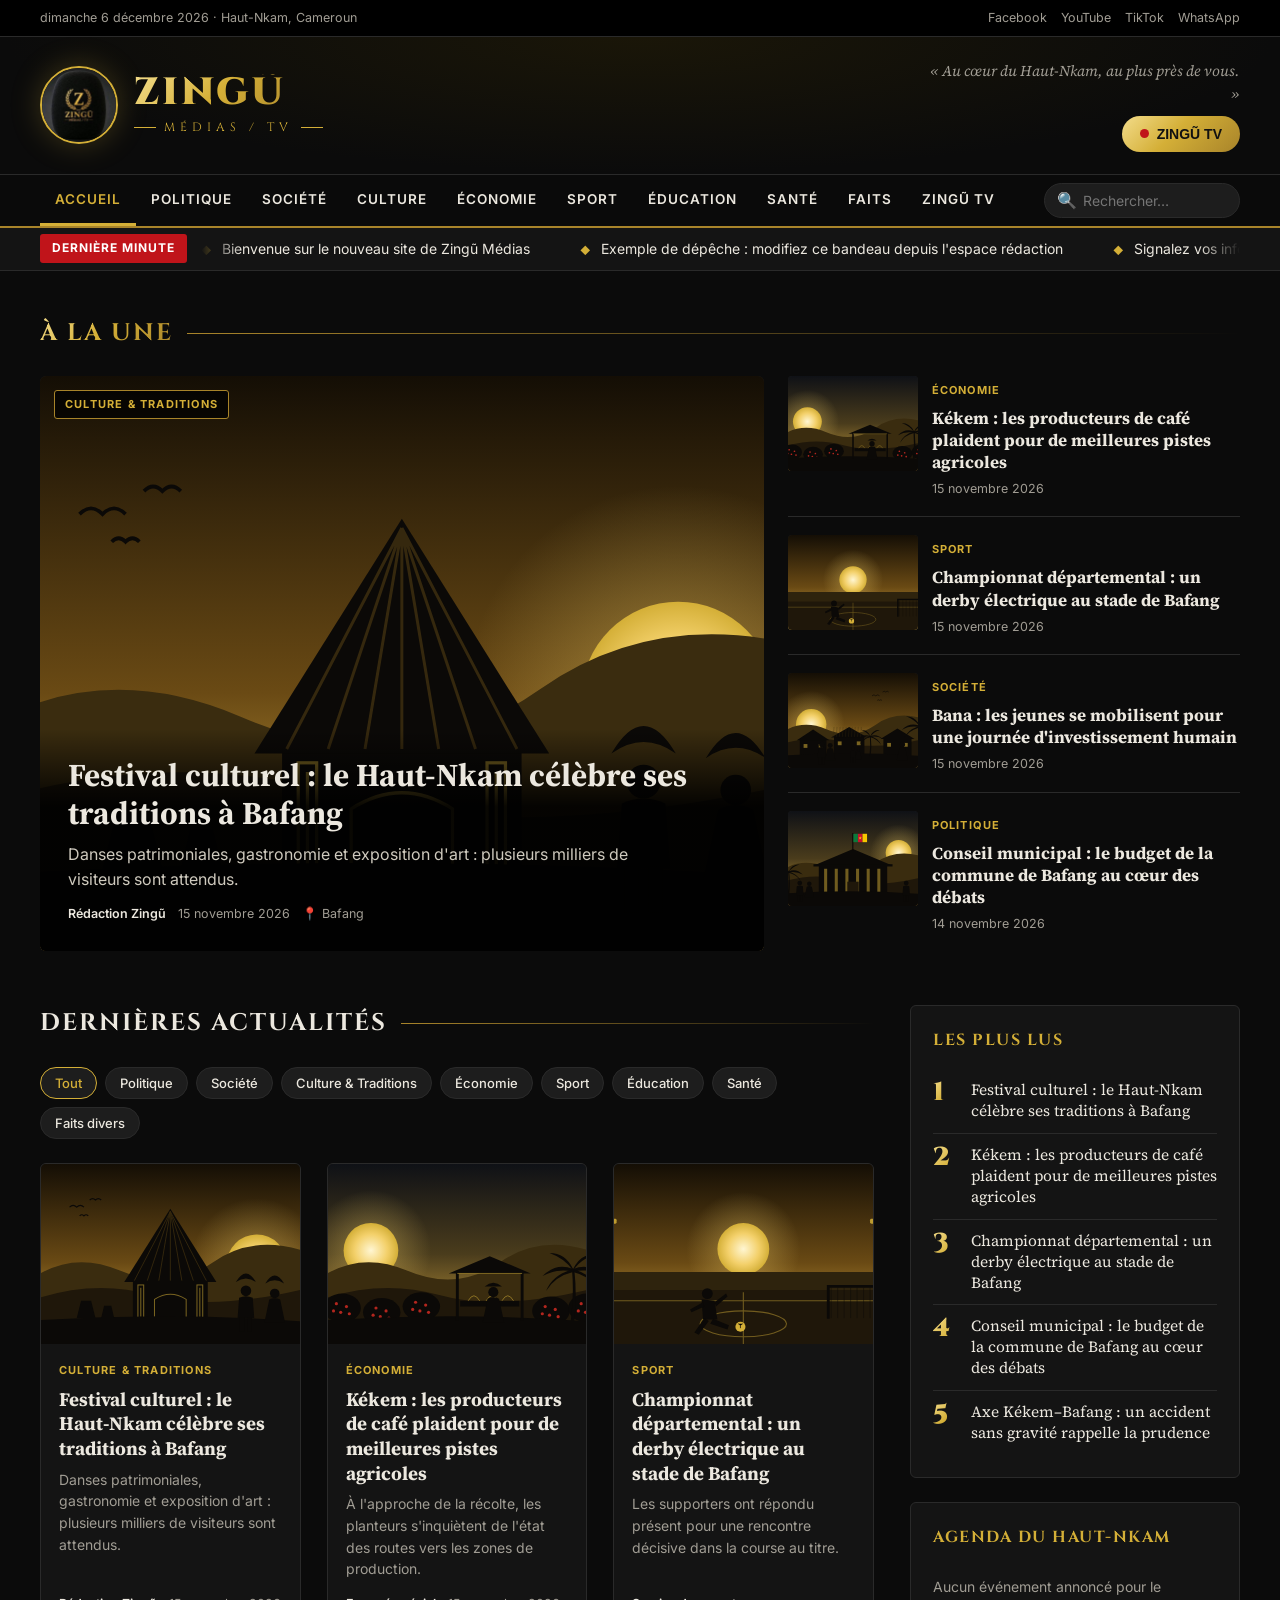
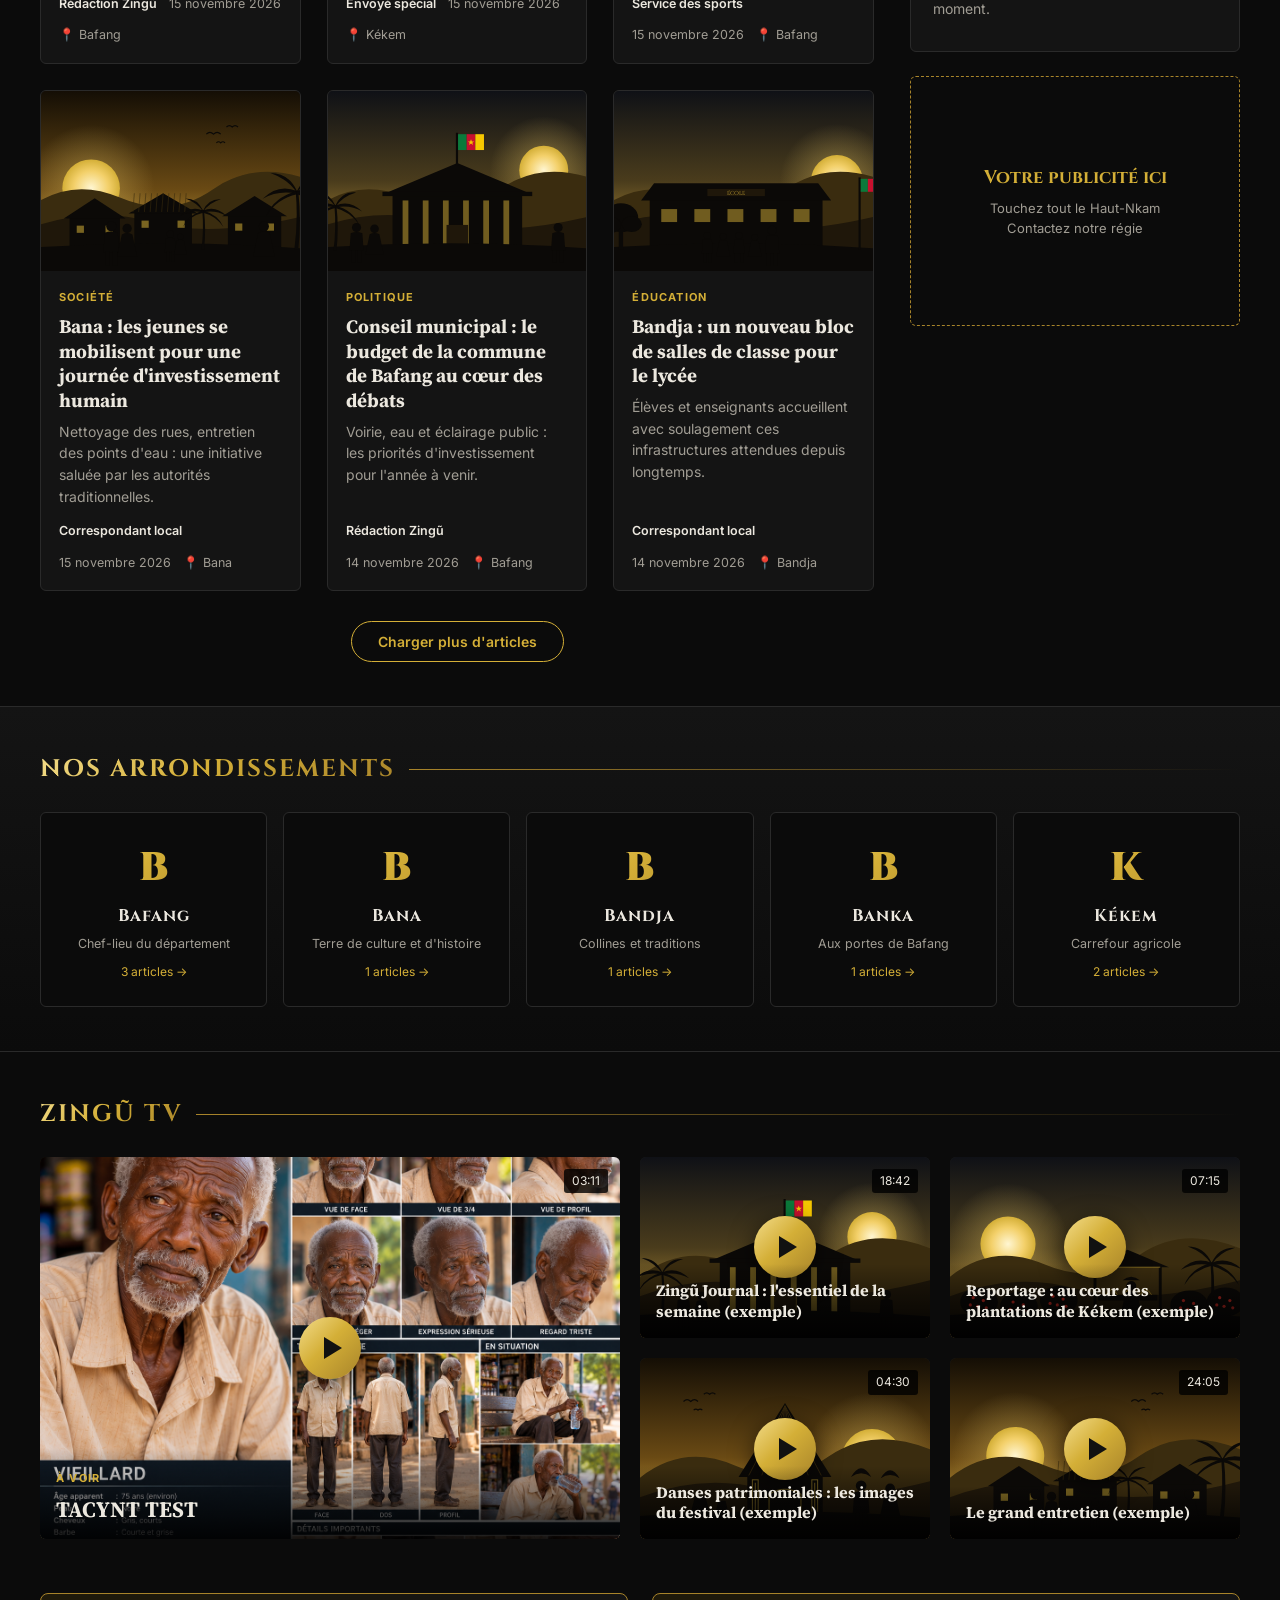
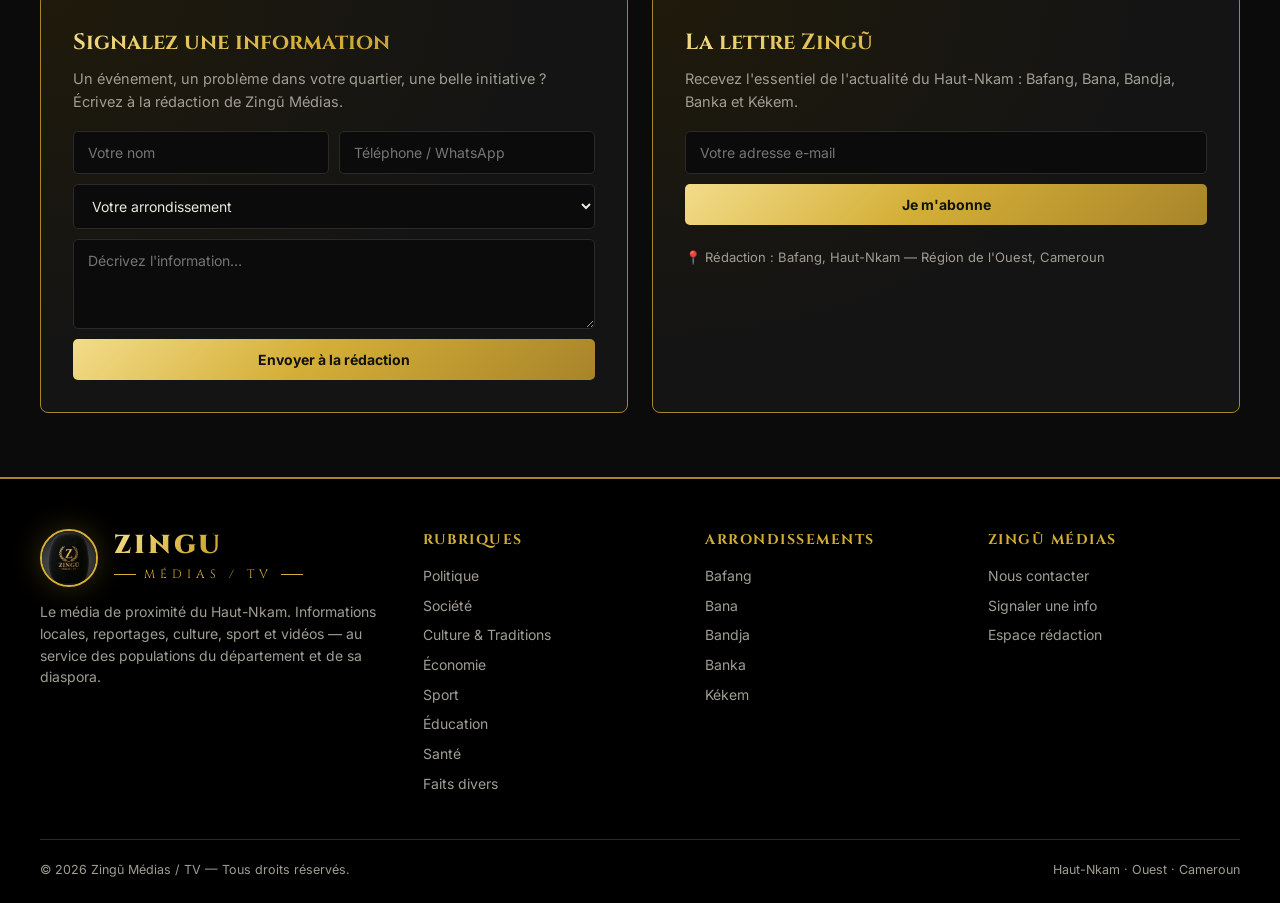
==== commit 90a6eb1d: "Add files via upload" ====
--- a/index.html
+++ b/index.html
@@ -491,7 +491,7 @@
   try{
     const [a,v,d,ag,p]=await Promise.all(["articles","videos","depeches","agenda","parametres"].map(f=>lire(f).catch(()=>({}))));
     ARTICLES=(a.articles||[]).filter(x=>x&&x.titre&&x.publie!==false)
-      .map(x=>({...x,id:slug(x.titre)+"-"+String(x.date||"").slice(0,10).replace(/-/g,"")}))
+      .map(x=>({...x,id:x.fichier||(slug(x.titre)+"-"+String(x.date||"").slice(0,10).replace(/-/g,""))}))
       .sort((x,y)=>new Date(y.date)-new Date(x.date));
     VIDEOS=v.videos||[];
     rendreDepeches(d.depeches||[]); rendreAgenda(ag.evenements||[]); appliquerParametres(p||{});
